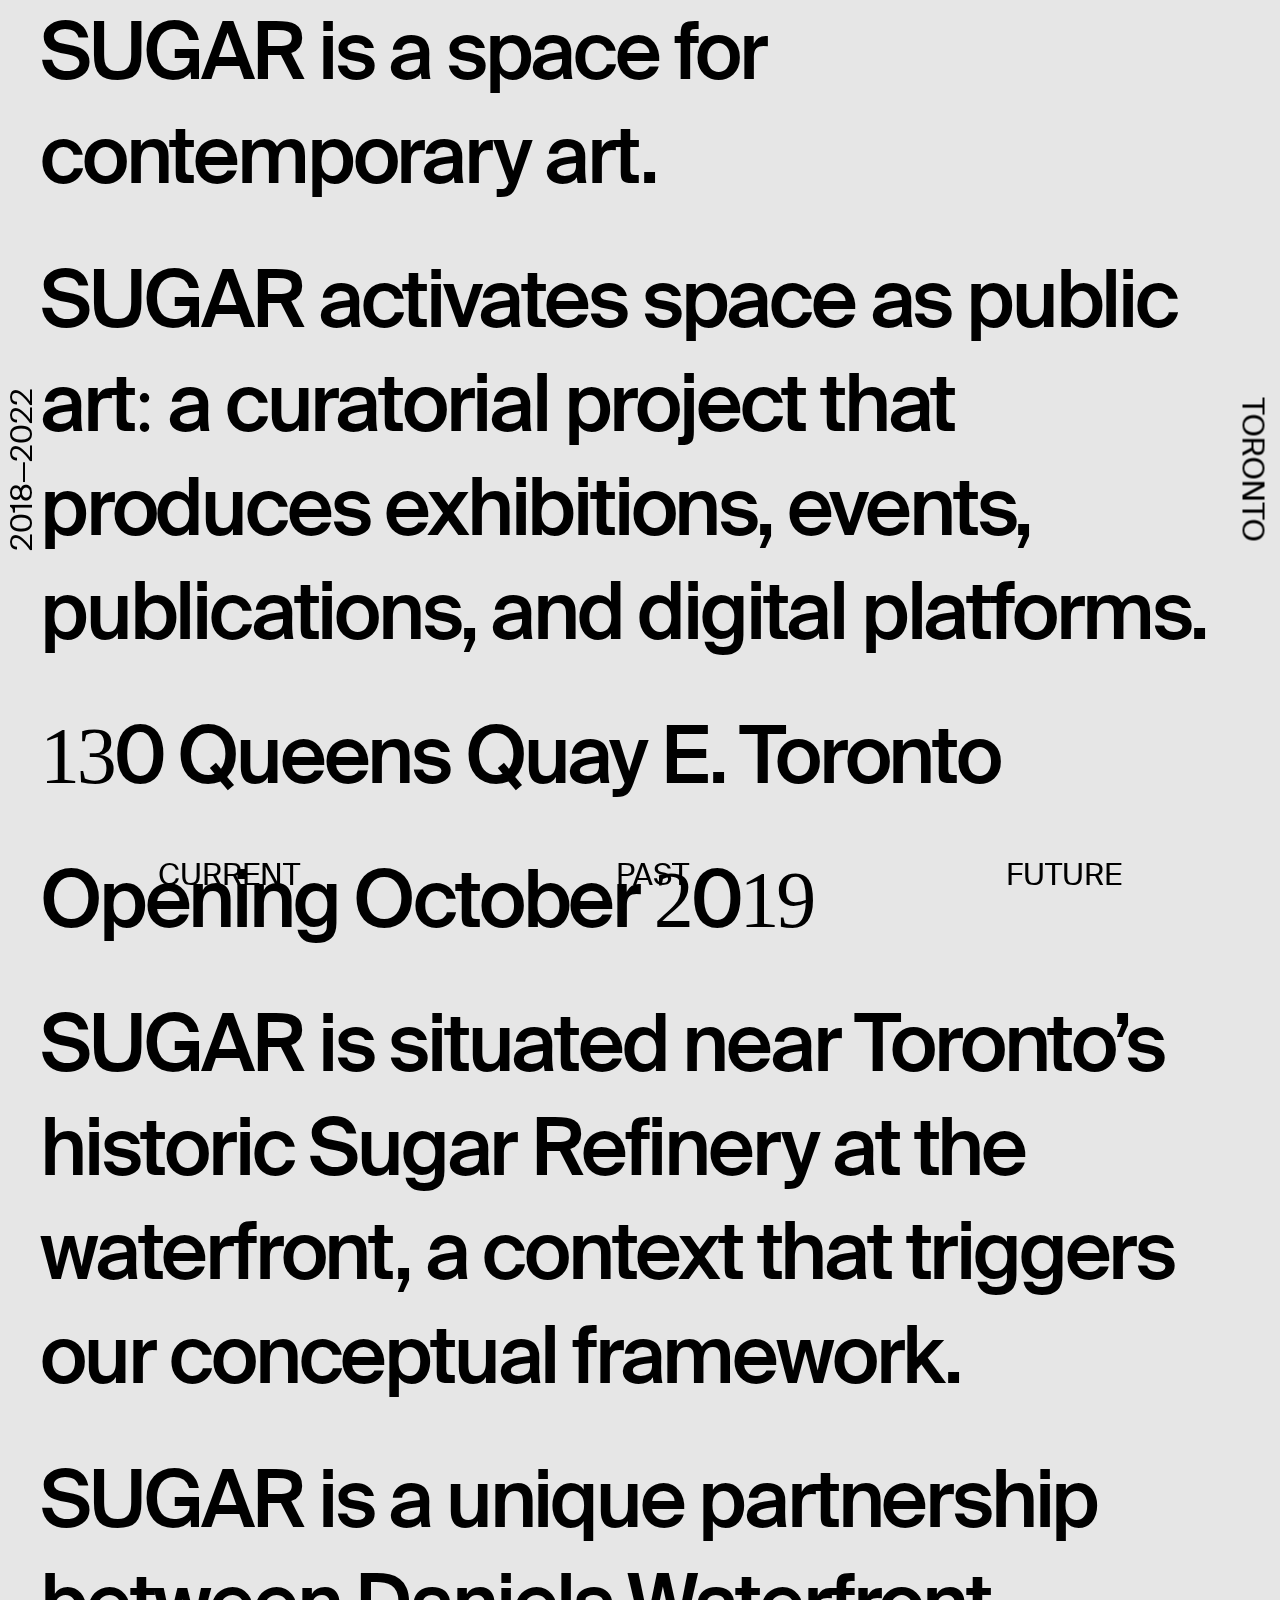
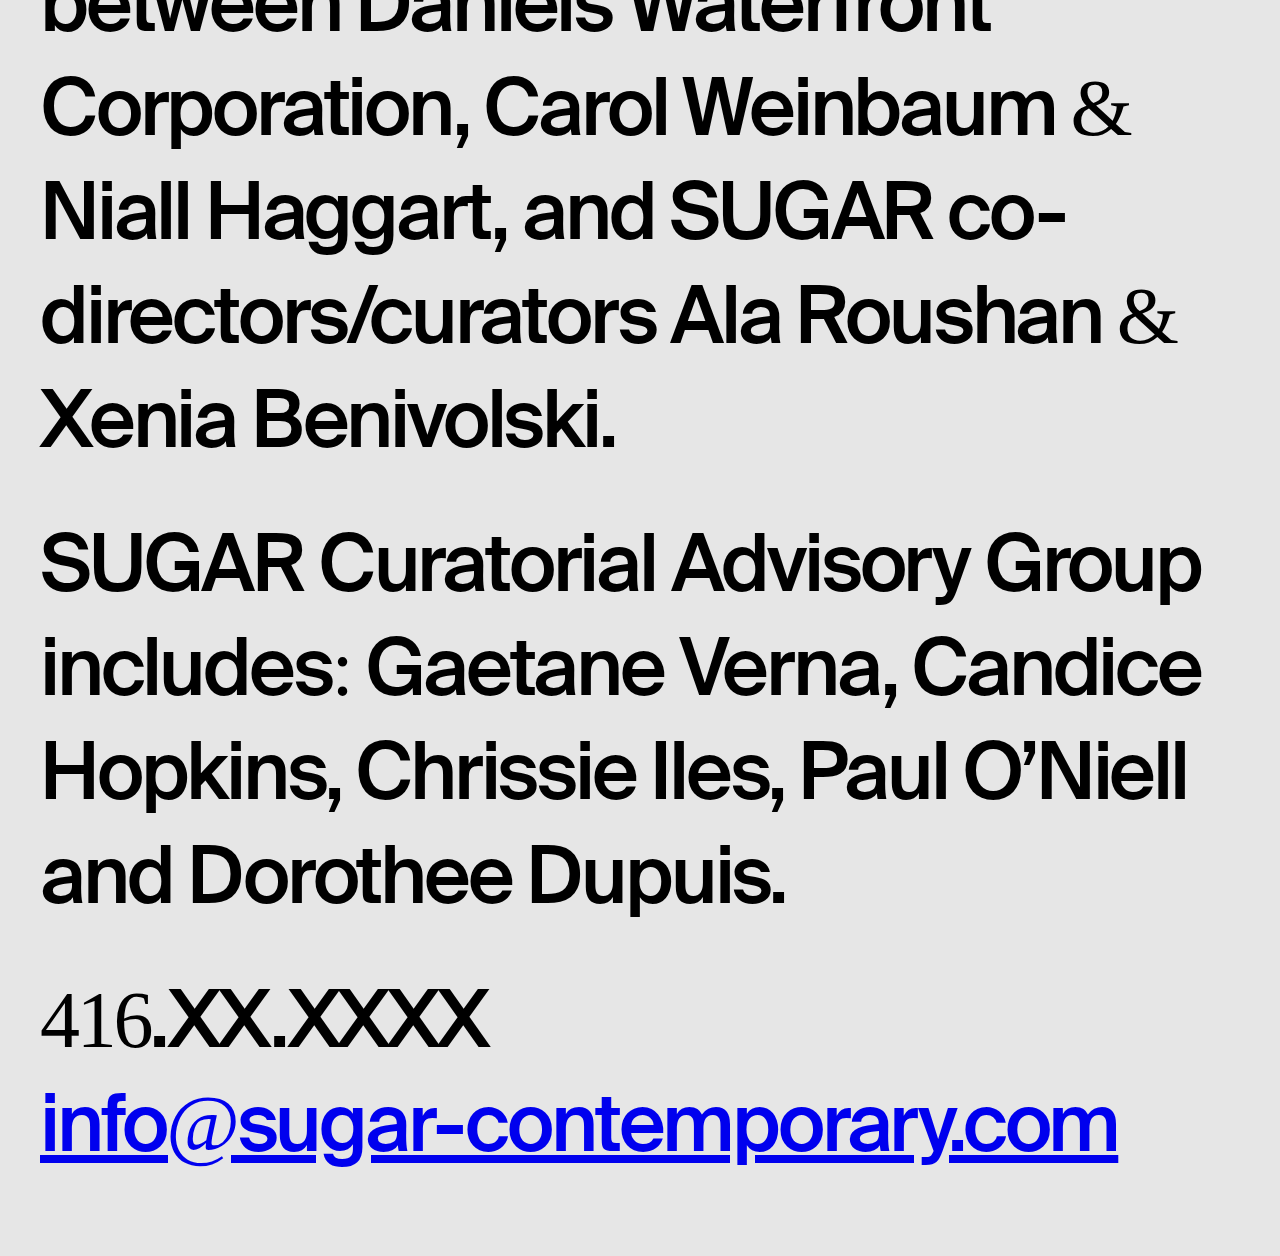
==== index.html @ df7db096 "Site Created." ====
<!doctype html>
<html class="no-js" lang="">
    <head>
        <meta charset="utf-8">
        <meta http-equiv="x-ua-compatible" content="ie=edge">
        <title>HOME | Sugar Contemporary</title>
        <meta name="description" content="">
        <meta name="viewport" content="width=device-width, initial-scale=1">

        <link rel="manifest" href="site.webmanifest">
        
        <link rel="stylesheet" href="css/main.css">
    </head>
    <body>


        

        <div id="main">
        <p>
      SUGAR is a space for contemporary art.
  </p>

  <p>
SUGAR activates space as public art: a curatorial project that produces exhibitions, events, publications, and digital platforms.
</p>

<p>
130 Queens Quay E. Toronto
</p>

<p>
Opening October 2019 
</p>

<p>
SUGAR is situated near Toronto’s historic Sugar Refinery at the waterfront, a context that triggers our conceptual framework. 
</p>

<p>
SUGAR is a unique partnership between Daniels Waterfront Corporation, Carol Weinbaum & Niall Haggart, and SUGAR co-directors/curators Ala Roushan & Xenia Benivolski.
</p>

<p>
SUGAR Curatorial Advisory Group includes: Gaëtane Verna, Candice Hopkins, Chrissie Iles, Paul O’Niell and Dorothée Dupuis. 
</p>

<p>
416.XX.XXXX<br />
<a href="mailto:info@sugar-contemporary.com">info@sugar-contemporary.com</a>
</p>
</div>
        <div class="frame" id="top">SUGAR CONTEMPORARY</div>
        <div class="frame" id="left">2018—2022</div>
        <div class="frame" id="right">TORONTO</div>
        <div class="frame" id="bottom">
            <li><a class="link" data-href="current">CURRENT</a></li><li><a class="link" data-href="past">PAST</a></li><li><a class="link" data-href="future">FUTURE</a></li>
        </div>



         <script src="js/jquery-3.2.1.min.js"></script>

        <script src="js/main.js"></script>

        <!-- Google Analytics: change UA-XXXXX-Y to be your site's ID. -->
        <!-- <script>
            window.ga=function(){ga.q.push(arguments)};ga.q=[];ga.l=+new Date;
            ga('create','UA-XXXXX-Y','auto');ga('send','pageview')
        </script>
        <script src="https://www.google-analytics.com/analytics.js" async defer></script> -->
    </body>
</html>
---- css/main.css ----
@font-face {
    font-family: 'suisse-intl';
    src: url('../fonts/si/SuisseIntl-Regular-WebS.eot');
    src: url('../fonts/si/SuisseIntl-Regular-WebS.eot?#iefix') format('embedded-opentype'),
         url('../fonts/si/SuisseIntl-Regular-WebS.woff2') format('woff2'),
         url('../fonts/si/SuisseIntl-Regular-WebS.woff') format('woff'),
         url('../fonts/si/SuisseIntl-Regular-WebS.ttf') format('truetype'),
         url('../fonts/si/SuisseIntl-Regular-WebS.svg') format('svg');
    font-weight: normal;
    font-style: normal;

}



@font-face {
    font-family: 'suisse-intl';
    src: url('../fonts/si/SuisseIntl-Medium-WebTrial.eot');
    src: url('../fonts/si/SuisseIntl-Medium-WebTrial.eot?#iefix') format('embedded-opentype'),
         url('../fonts/si/SuisseIntl-Medium-WebTrial.woff2') format('woff2'),
         url('../fonts/si/SuisseIntl-Medium-WebTrial.woff') format('woff'),
         url('../fonts/si/SuisseIntl-Medium-WebTrial.ttf') format('truetype'),
         url('../fonts/si/SuisseIntl-Medium-WebTrial.svg') format('svg');
    font-weight: 500;
    font-style: normal;

}


@font-face {
    font-family: 'suisse-intl';
    src: url('../fonts/si/SuisseIntl-Bold-WebS.eot');
    src: url('../fonts/si/SuisseIntl-Bold-WebS.eot?#iefix') format('embedded-opentype'),
         url('../fonts/si/SuisseIntl-Bold-WebS.woff2') format('woff2'),
         url('../fonts/si/SuisseIntl-Bold-WebS.woff') format('woff'),
         url('../fonts/si/SuisseIntl-Bold-WebS.ttf') format('truetype'),
         url('../fonts/si/SuisseIntl-Bold-WebS.svg') format('svg');
    font-weight: 700;
    font-style: normal;

}


@font-face {
    font-family: 'suisse-works';
    src: url('../fonts/sw/SuisseWorks-Book-WebS.eot');
    src: url('../fonts/sw/SuisseWorks-Book-WebS.eot?#iefix') format('embedded-opentype'),
         url('../fonts/sw/SuisseWorks-Book-WebS.woff2') format('woff2'),
         url('../fonts/sw/SuisseWorks-Book-WebS.woff') format('woff'),
         url('../fonts/sw/SuisseWorks-Book-WebS.ttf') format('truetype'),
         url('../fonts/sw/SuisseWorks-Book-WebS.svg') format('svg');
    font-weight: normal;
    font-style: normal;

}


@font-face {
    font-family: 'suisse-works';
    src: url('../fonts/sw/SuisseWorks-Bold-WebS.eot');
    src: url('../fonts/sw/SuisseWorks-Bold-WebS.eot?#iefix') format('embedded-opentype'),
         url('../fonts/sw/SuisseWorks-Bold-WebS.woff2') format('woff2'),
         url('../fonts/sw/SuisseWorks-Bold-WebS.woff') format('woff'),
         url('../fonts/sw/SuisseWorks-Bold-WebS.ttf') format('truetype'),
         url('../fonts/sw/SuisseWorks-Bold-WebS.svg') format('svg');
    font-weight: bold;
    font-style: normal;

}


@font-face {
    font-family: 'suisse-works';
    src: url('../fonts/sw/SuisseWorks-BookItalic-WebS.eot');
    src: url('../fonts/sw/SuisseWorks-BookItalic-WebS.eot?#iefix') format('embedded-opentype'),
         url('../fonts/sw/SuisseWorks-BookItalic-WebS.woff2') format('woff2'),
         url('../fonts/sw/SuisseWorks-BookItalic-WebS.woff') format('woff'),
         url('../fonts/sw/SuisseWorks-BookItalic-WebS.ttf') format('truetype'),
         url('../fonts/sw/SuisseWorks-BookItalic-WebS.svg') format('svg');
    font-weight: normal;
    font-style: italic;

}


        
@font-face {
    font-family: 'suisse-works';
    src: url('../fonts/si/SuisseIntl-Bold-WebS.eot');
    src: url('../fonts/si/SuisseIntl-Bold-WebS.eot?#iefix') format('embedded-opentype'),
         url('../fonts/si/SuisseIntl-Bold-WebS.woff2') format('woff2'),
         url('../fonts/si/SuisseIntl-Bold-WebS.woff') format('woff'),
         url('../fonts/si/SuisseIntl-Bold-WebS.ttf') format('truetype'),
         url('../fonts/si/SuisseIntl-Bold-WebS.svg') format('svg');
    font-weight: bold;
    font-style: normal;

}

body {
    font-family:suisse-intl;
    font-size:30px;
    font-weight:500;
    background:#E6E6E6;
    margin:0;
}

.frame {
    position:fixed;
    font-size:30px;
    font-weight:300;
    text-align:center;
}

#left {
    
    transform: rotate(-90deg) translateY(-2em);
    top: 50%;
    left: 0; 

}

#right {
    transform: rotate(90deg) translateY(-1.5em);
    top: 50%;
    right: 0;    



}


#top {
    display:none;
        top:0;
    height:1.5em;
    width:100vw;
    justify-content: space-around;
    z-index:20;
}

#bottom {
    bottom:0;
    height:1.5em;
    width:100vw;
    display:flex;
    justify-content: space-around;
    z-index:20;
}

#bottom li {
    list-style-type:none;
}

#main {
    /*max-width:70vw;*/
    padding:0 2.5rem 2.5rem 2.5rem;
    font-size:80px;
    letter-spacing:-0.04em;
}

.link {
    cursor:pointer;
}

p {
    margin:0 0 0.5em;
}

#modal {
    width:90vw;
    height:calc(100vh - 10vw);
    top:5vw;
    left:5vw;
    position:fixed;
    background:#E6E6E6;
    box-sizing:border-box;
}

#modal-border {
    width:90vw;
    height:calc(100vh - 10vw);
    top:5vw;
    left:5vw;
    position:fixed;
    border:1px solid #000;
    pointer-events: none;
}

#close {
    font-weight:100;
    font-size:80px;
    position:absolute;
    right:0;
    padding:0 0.25em;
    /*background:red;*/
    cursor:pointer;
}


@media (max-width:1000px) {

    body {
        padding-bottom:3em;
    }

    #main {
        font-size:30px;
        padding:4rem 1rem 1rem 1rem;
        letter-spacing: 0;
    }


    #right, #left {
        position:static;
        transform:rotate(0deg) translateY(0);

    }

     #top {
        display:flex;
        border-bottom:2px solid #000;
        background: #E6E6E6;
    }

    #bottom {
        border-top:2px solid #000;
        background: #E6E6E6;
    }

    #modal-border {
        display:none;
    }

    #modal {
        width:100vw;
        height:calc(100vh - 1.5em);
        top:1.5em;
        left:0;

    }

    
}
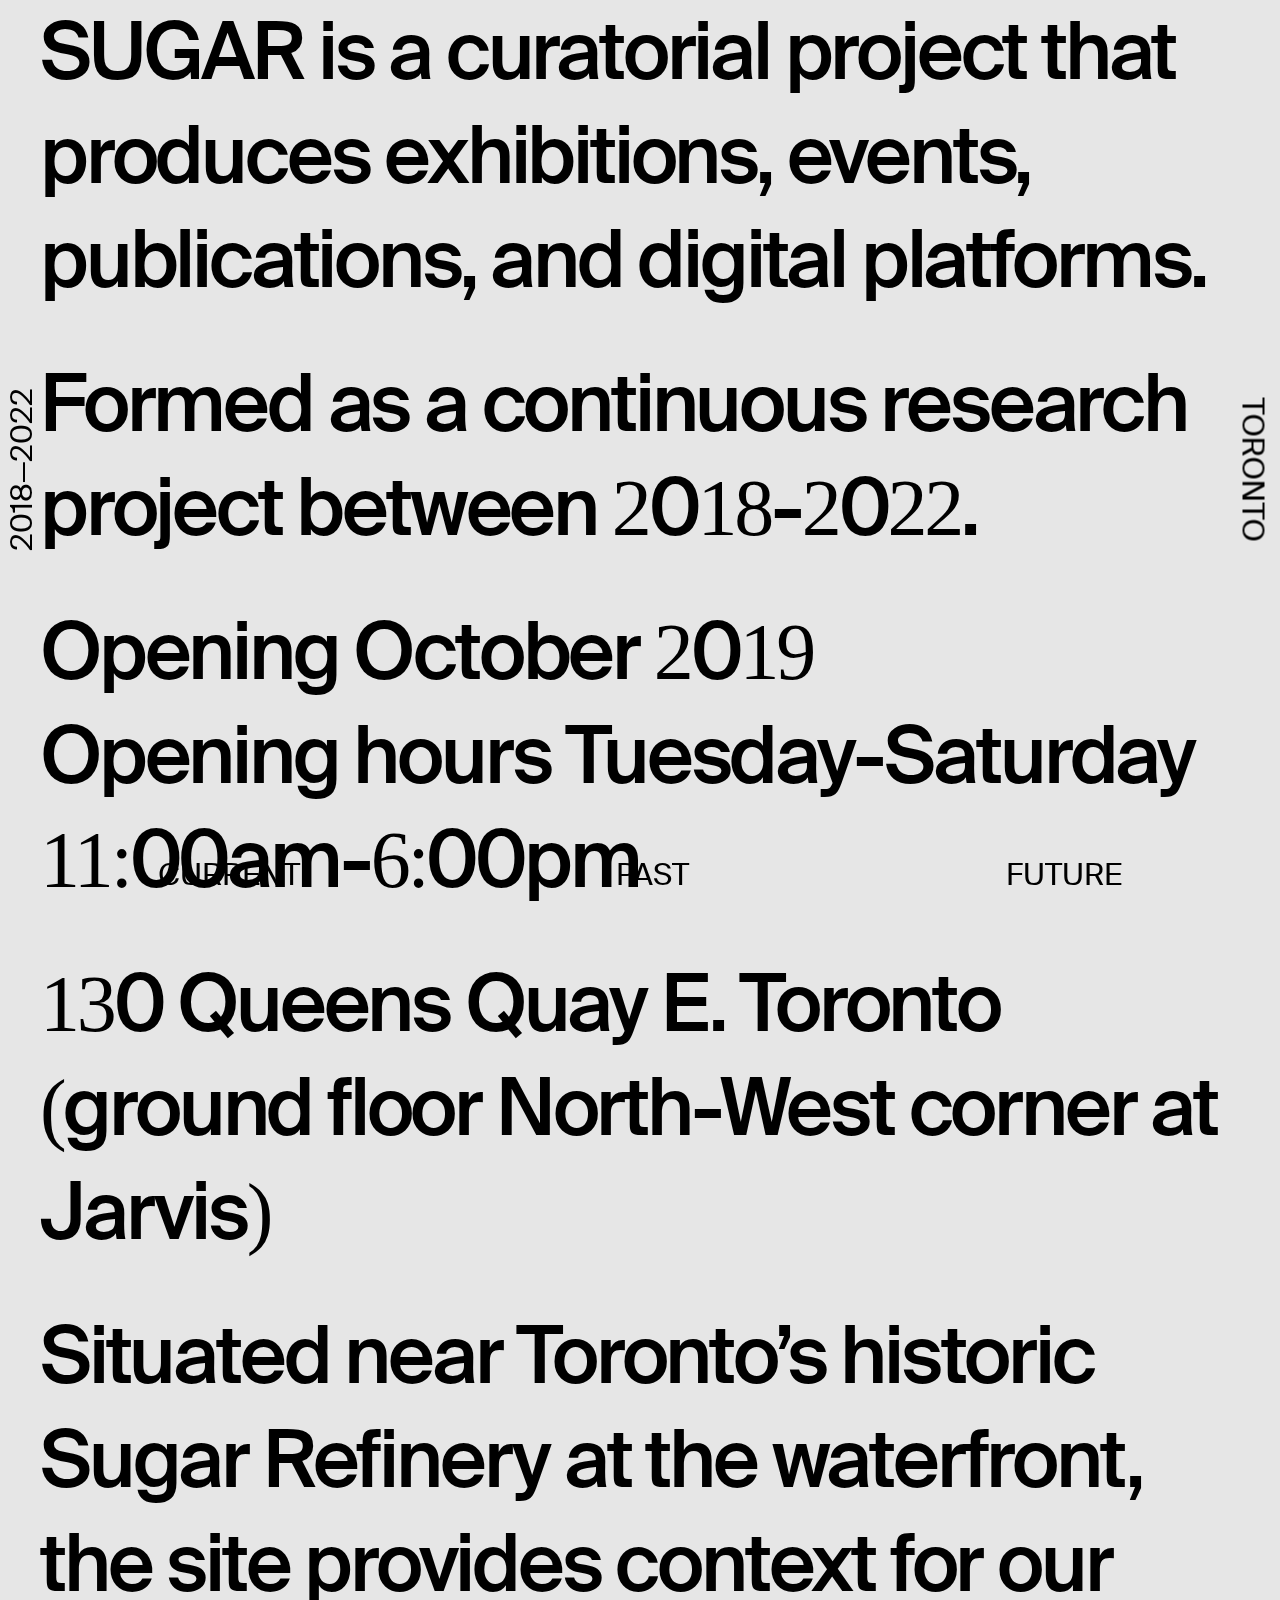
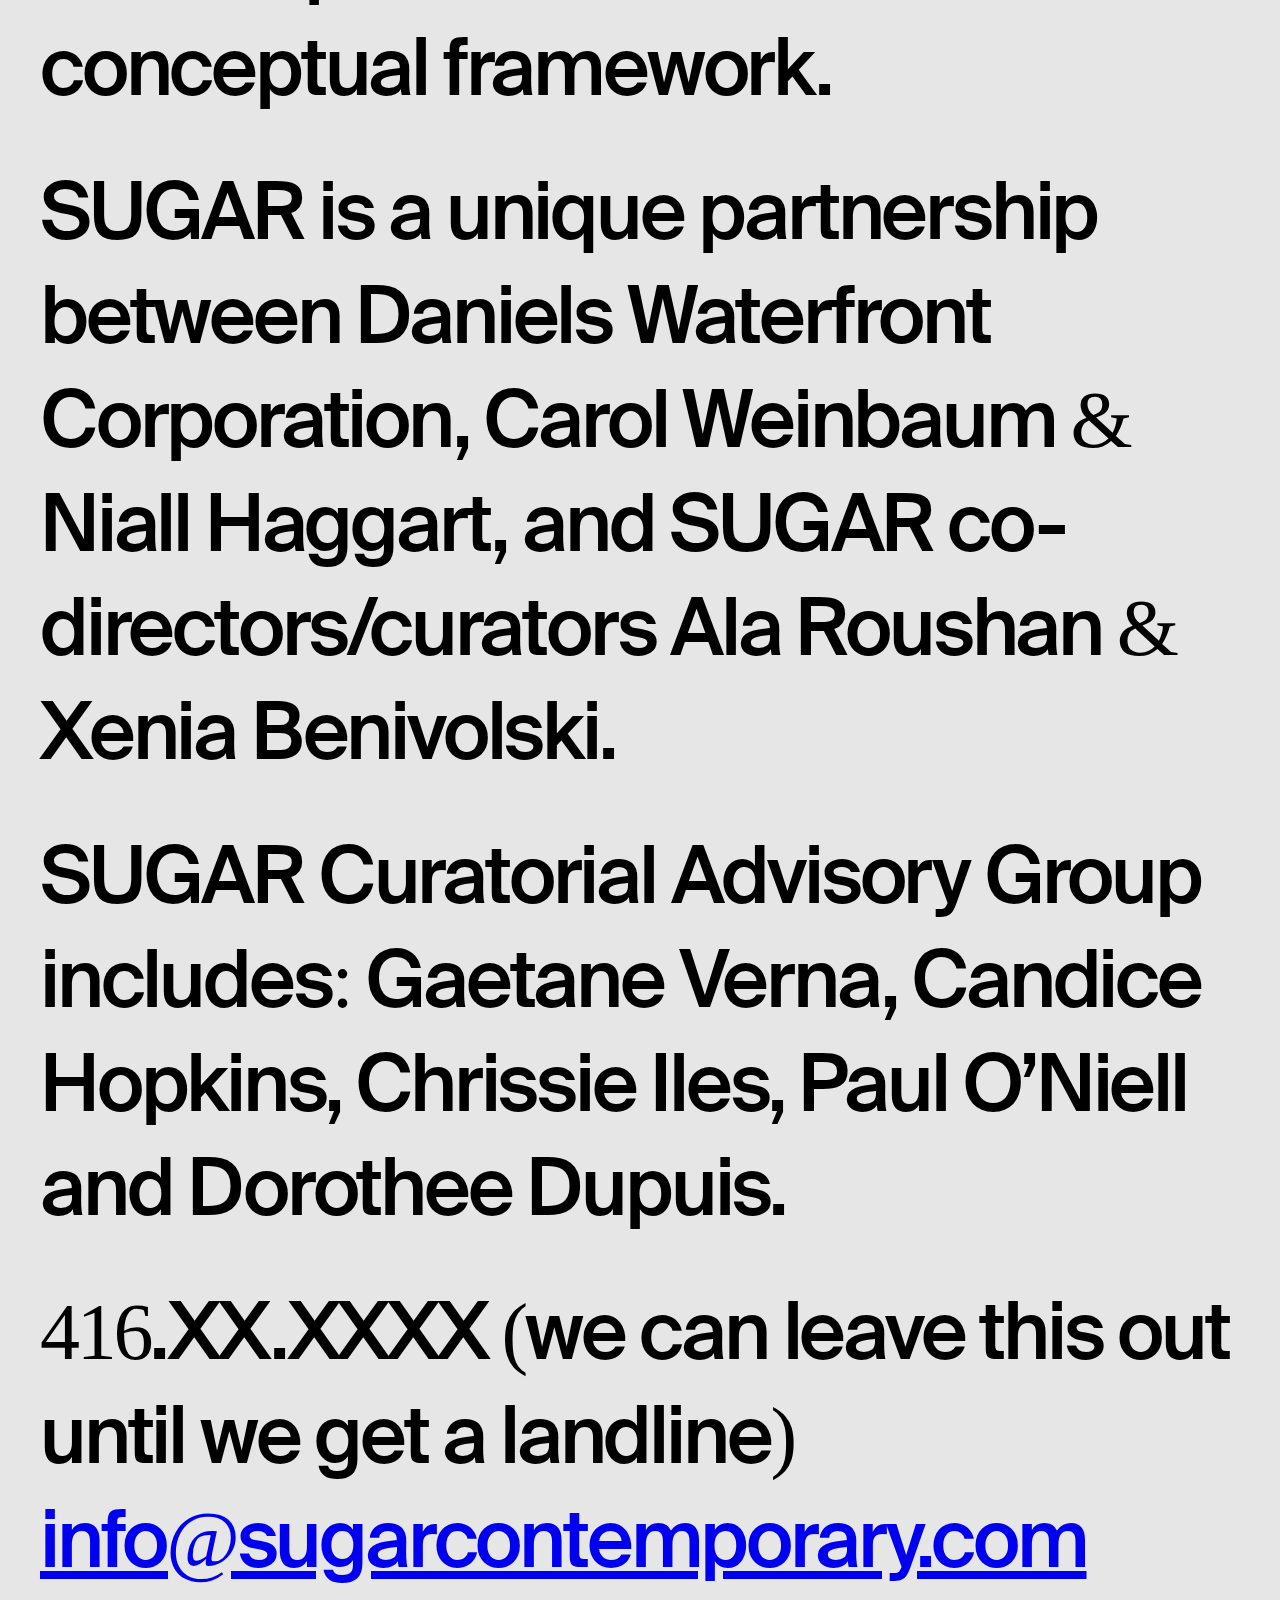
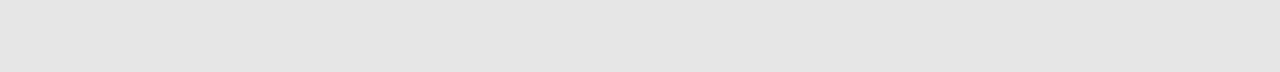
==== commit 41ef7994: "additions" ====
--- a/index.html
+++ b/index.html
@@ -17,37 +17,32 @@
         
 
         <div id="main">
-        <p>
-      SUGAR is a space for contemporary art.
-  </p>
-
-  <p>
-SUGAR activates space as public art: a curatorial project that produces exhibitions, events, publications, and digital platforms.
+            <p>
+     SUGAR is a curatorial project that produces exhibitions, events, publications, and digital platforms. 
 </p>
-
 <p>
-130 Queens Quay E. Toronto
+Formed as a continuous research project between 2018-2022. 
 </p>
-
 <p>
-Opening October 2019 
+Opening October 2019 <br />
+Opening hours Tuesday-Saturday 11:00am-6:00pm 
 </p>
-
 <p>
-SUGAR is situated near Toronto’s historic Sugar Refinery at the waterfront, a context that triggers our conceptual framework. 
+130 Queens Quay E. Toronto (ground floor North-West corner at Jarvis) 
 </p>
-
+<p>
+Situated near Toronto’s historic Sugar Refinery at the waterfront, the site provides context for our conceptual framework. 
+</p>
 <p>
 SUGAR is a unique partnership between Daniels Waterfront Corporation, Carol Weinbaum & Niall Haggart, and SUGAR co-directors/curators Ala Roushan & Xenia Benivolski.
 </p>
-
 <p>
 SUGAR Curatorial Advisory Group includes: Gaëtane Verna, Candice Hopkins, Chrissie Iles, Paul O’Niell and Dorothée Dupuis. 
 </p>
+<p>
+416.XX.XXXX (we can leave this out until we get a landline)<br />
 
-<p>
-416.XX.XXXX<br />
-<a href="mailto:info@sugar-contemporary.com">info@sugar-contemporary.com</a>
+<a href="mailto:info@sugarcontemporary.com">info@sugarcontemporary.com</a>
 </p>
 </div>
         <div class="frame" id="top">SUGAR CONTEMPORARY</div>
--- a/css/main.css
+++ b/css/main.css
@@ -99,6 +99,11 @@
 
 }
 
+
+.link:hover {
+    color:#FFF;
+}
+
 body {
     font-family:suisse-intl;
     font-size:30px;
@@ -150,8 +155,19 @@
     z-index:20;
 }
 
+.cPointer {
+    cursor:none;
+}
+
 #bottom li {
     list-style-type:none;
+}
+
+
+#pointer {
+    position:fixed;
+    top:50px; left:50px;
+    pointer-events: none;
 }
 
 #main {
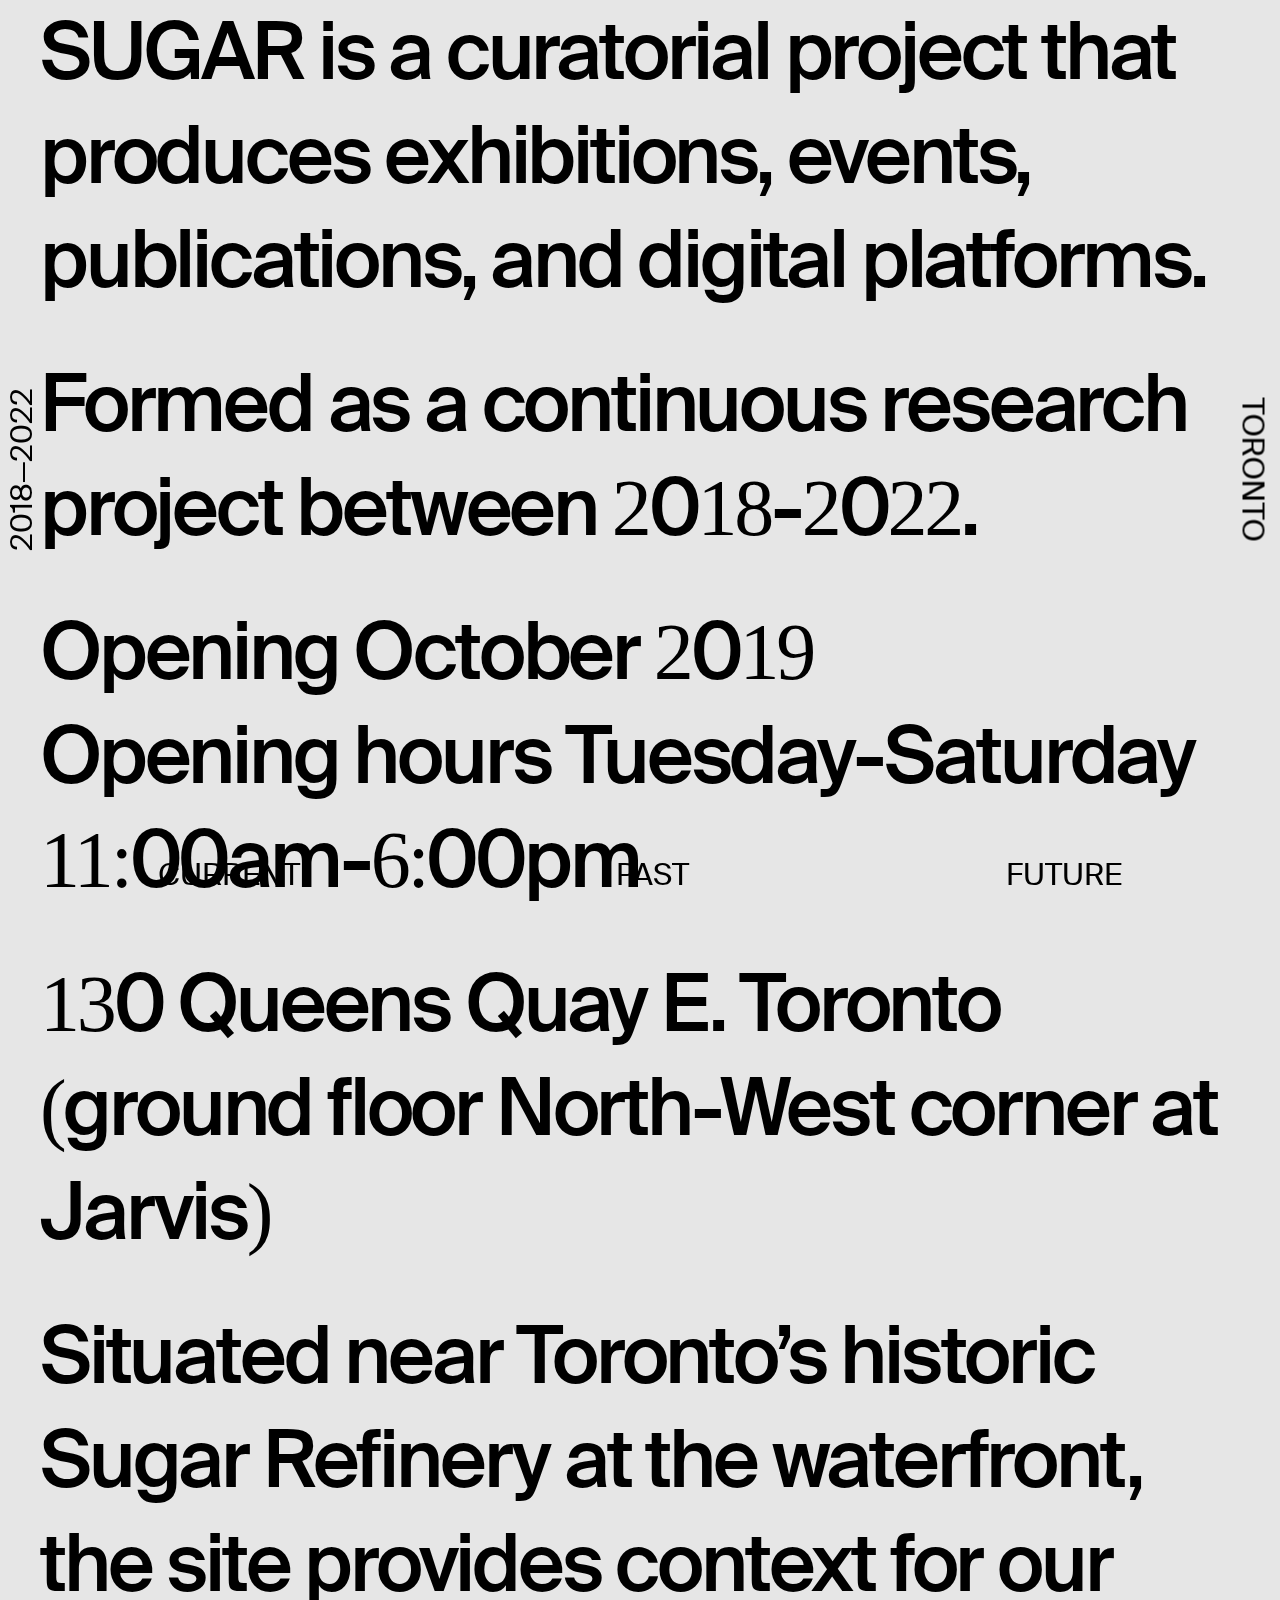
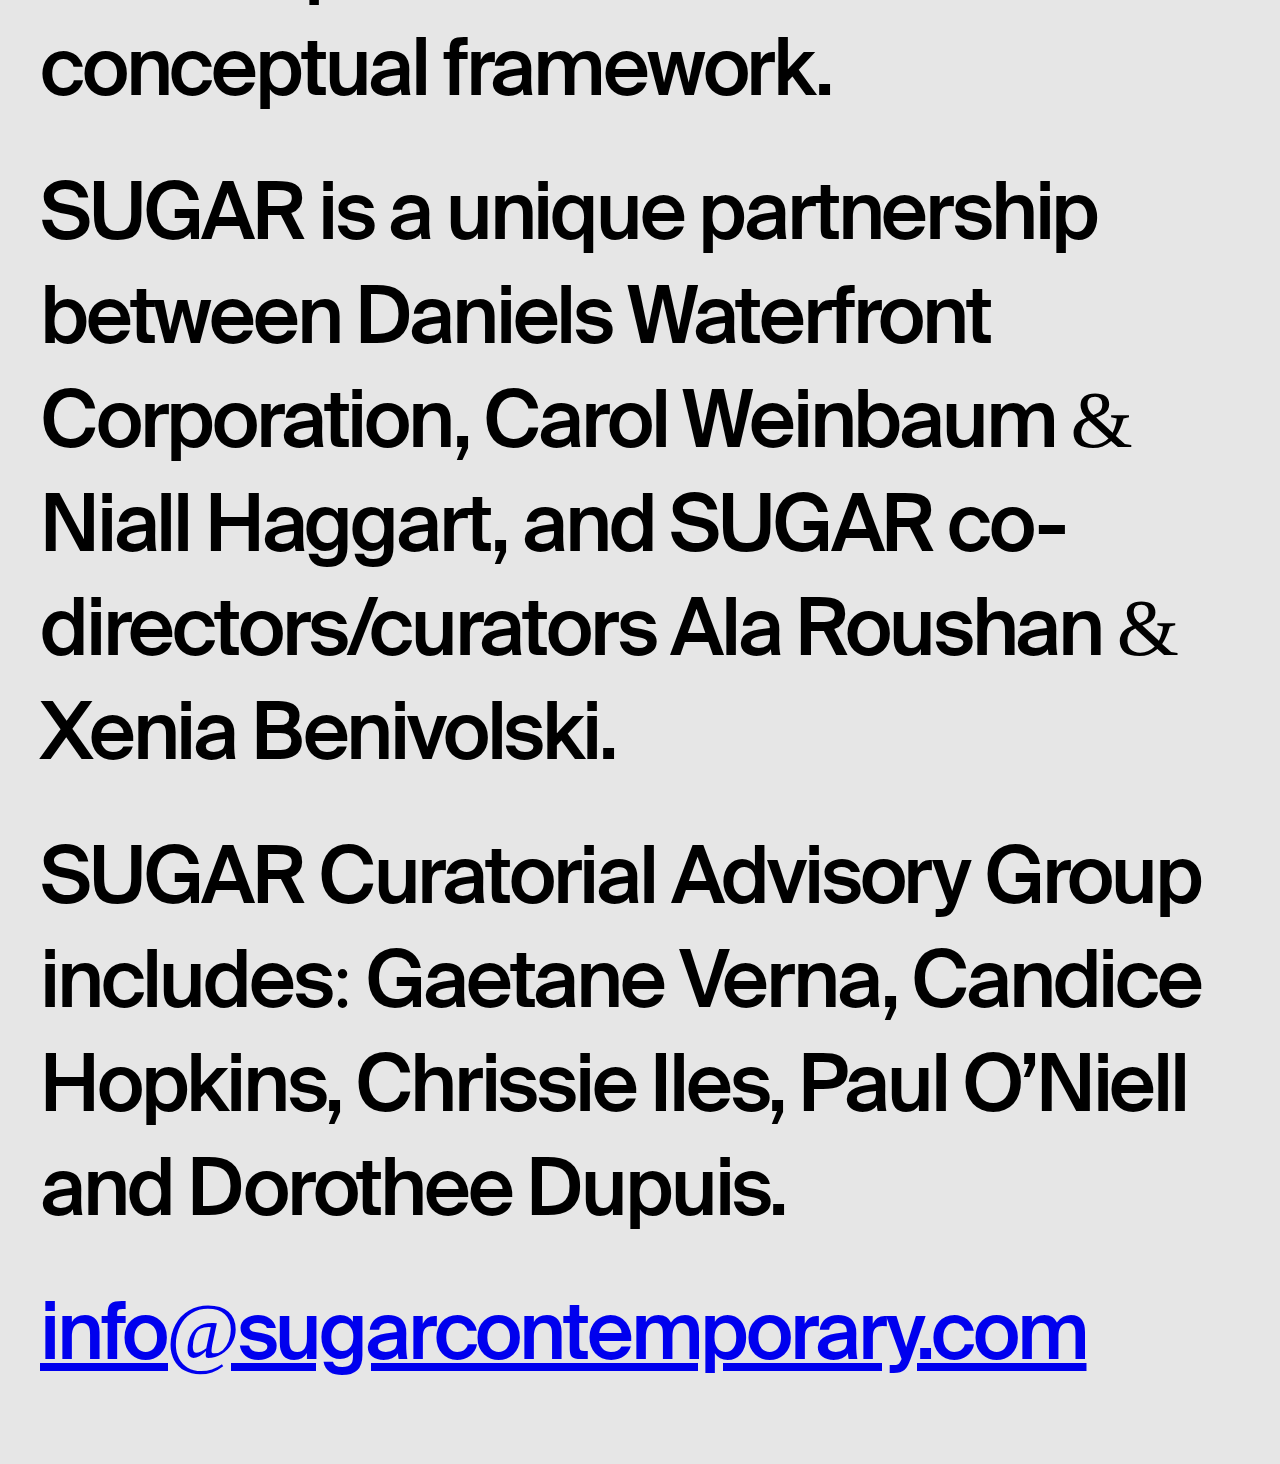
==== commit 9f55393e: "Update index.html" ====
--- a/index.html
+++ b/index.html
@@ -40,8 +40,6 @@
 SUGAR Curatorial Advisory Group includes: Gaëtane Verna, Candice Hopkins, Chrissie Iles, Paul O’Niell and Dorothée Dupuis. 
 </p>
 <p>
-416.XX.XXXX (we can leave this out until we get a landline)<br />
-
 <a href="mailto:info@sugarcontemporary.com">info@sugarcontemporary.com</a>
 </p>
 </div>
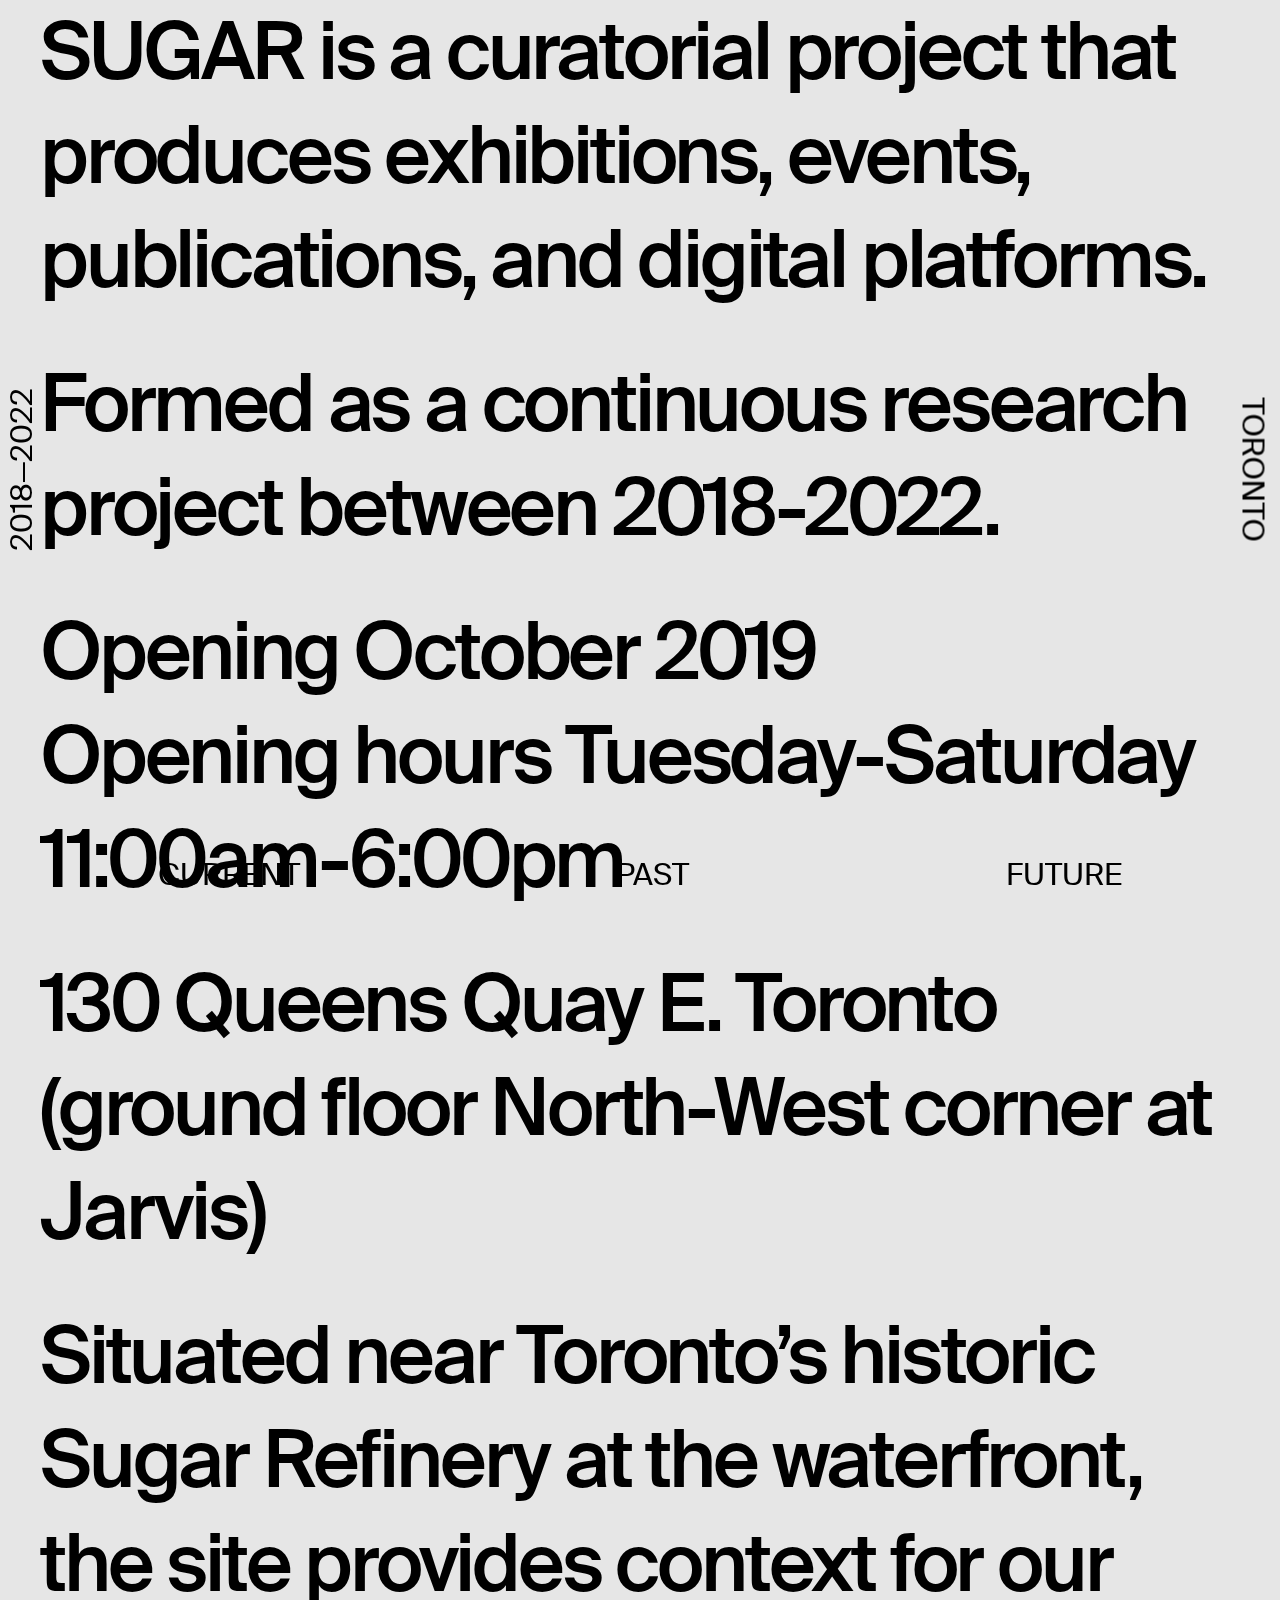
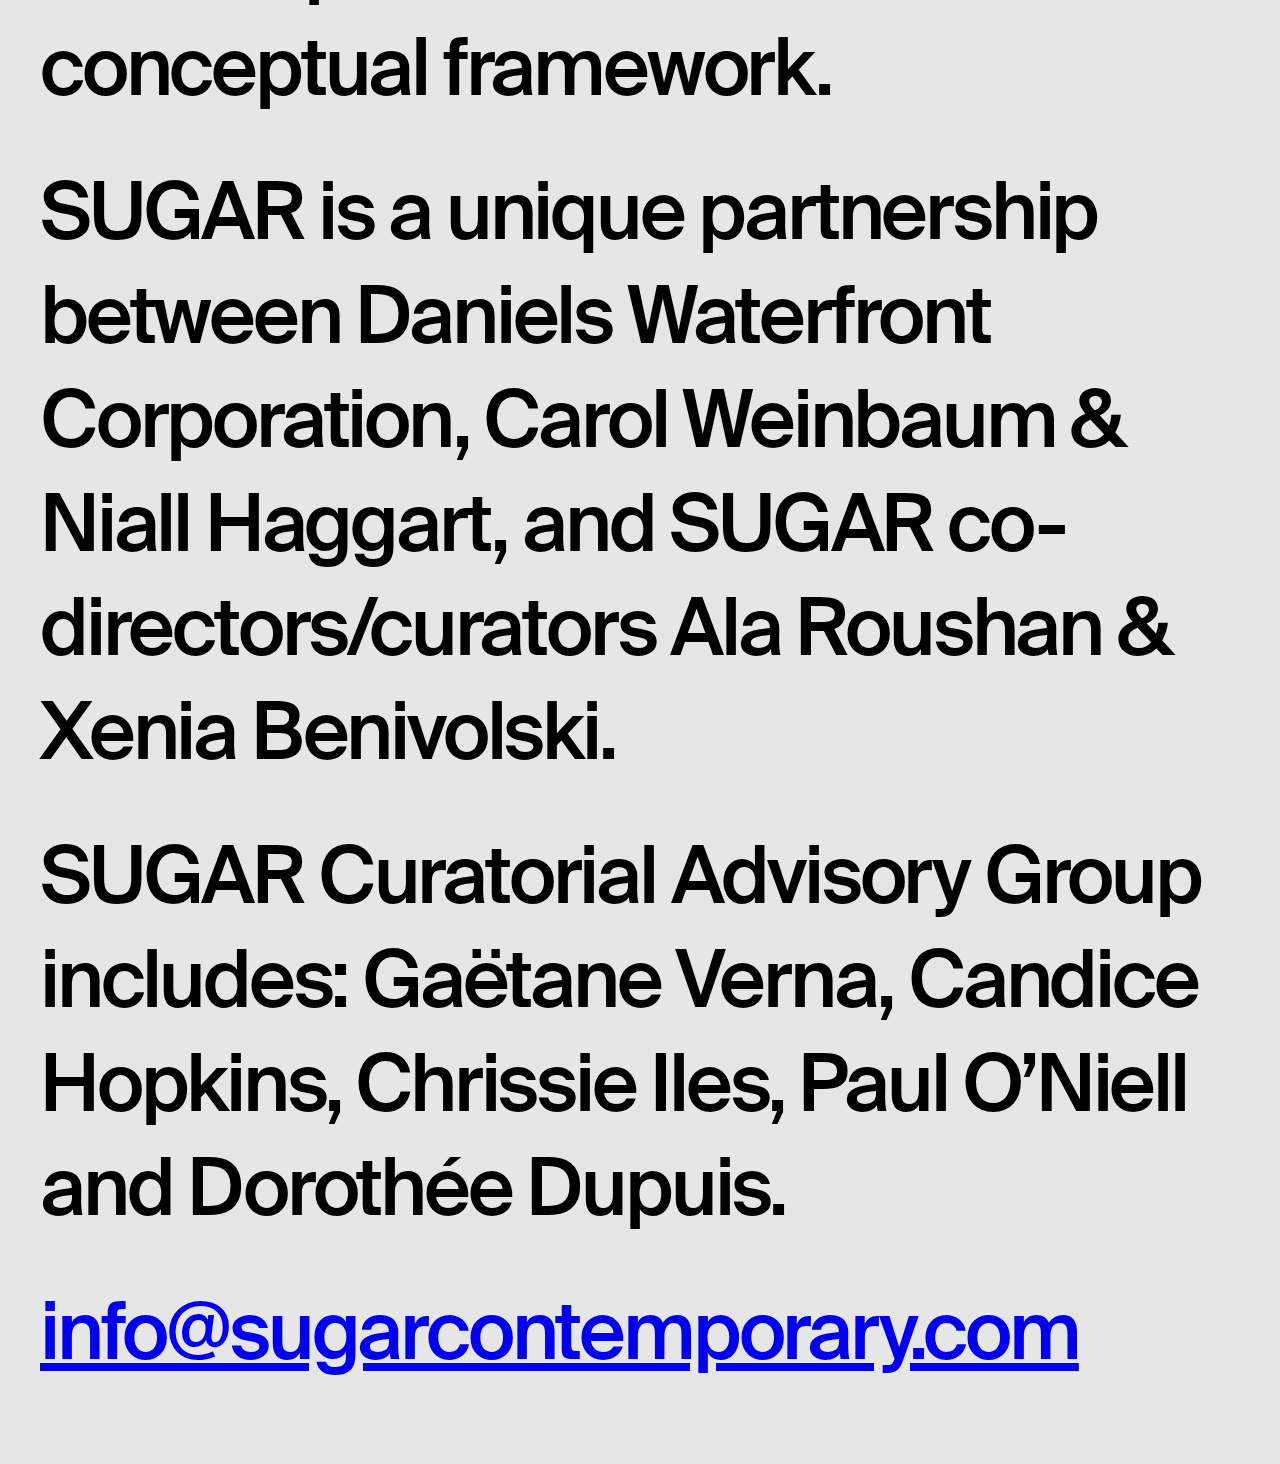
==== commit 07b8ef9a: "hooked into CMS" ====
--- a/index.html
+++ b/index.html
@@ -7,7 +7,7 @@
         <meta name="description" content="">
         <meta name="viewport" content="width=device-width, initial-scale=1">
 
-        <link rel="manifest" href="site.webmanifest">
+        <!-- <link rel="manifest" href="site.webmanifest"> -->
         
         <link rel="stylesheet" href="css/main.css">
     </head>
--- a/css/main.css
+++ b/css/main.css
@@ -17,12 +17,12 @@
 
 @font-face {
     font-family: 'suisse-intl';
-    src: url('../fonts/si/SuisseIntl-Medium-WebTrial.eot');
-    src: url('../fonts/si/SuisseIntl-Medium-WebTrial.eot?#iefix') format('embedded-opentype'),
-         url('../fonts/si/SuisseIntl-Medium-WebTrial.woff2') format('woff2'),
-         url('../fonts/si/SuisseIntl-Medium-WebTrial.woff') format('woff'),
-         url('../fonts/si/SuisseIntl-Medium-WebTrial.ttf') format('truetype'),
-         url('../fonts/si/SuisseIntl-Medium-WebTrial.svg') format('svg');
+    src: url('../fonts/si/SuisseIntl-Medium-WebM.eot');
+    src: url('../fonts/si/SuisseIntl-Medium-WebM.eot?#iefix') format('embedded-opentype'),
+         url('../fonts/si/SuisseIntl-Medium-WebM.woff2') format('woff2'),
+         url('../fonts/si/SuisseIntl-Medium-WebM.woff') format('woff'),
+         url('../fonts/si/SuisseIntl-Medium-WebM.ttf') format('truetype'),
+         url('../fonts/si/SuisseIntl-Medium-WebM.svg') format('svg');
     font-weight: 500;
     font-style: normal;
 
@@ -193,6 +193,9 @@
     position:fixed;
     background:#E6E6E6;
     box-sizing:border-box;
+    overflow-y: scroll;
+    box-sizing:border-box;
+    padding:0 1em 1em;
 }
 
 #modal-border {
@@ -201,20 +204,33 @@
     top:5vw;
     left:5vw;
     position:fixed;
-    border:1px solid #000;
+    border:2px solid #000;
     pointer-events: none;
+}
+
+.inline-image {
+        width: 50%;
+    max-width: 100%;
+    height: auto;
+    /*float: left;*/
+    margin-right: 1em;
 }
 
 #close {
     font-weight:100;
     font-size:80px;
-    position:absolute;
-    right:0;
+    position:fixed;
+    right:5vw;
+    top:5vw;
     padding:0 0.25em;
     /*background:red;*/
     cursor:pointer;
 }
 
+#close:hover {
+    color:white;
+}
+
 
 @media (max-width:1000px) {
 
@@ -223,7 +239,7 @@
     }
 
     #main {
-        font-size:30px;
+        font-size:21px;
         padding:4rem 1rem 1rem 1rem;
         letter-spacing: 0;
     }
@@ -258,5 +274,9 @@
 
     }
 
+    .inline-image {
+        width: 100%;
+}
+
     
 }
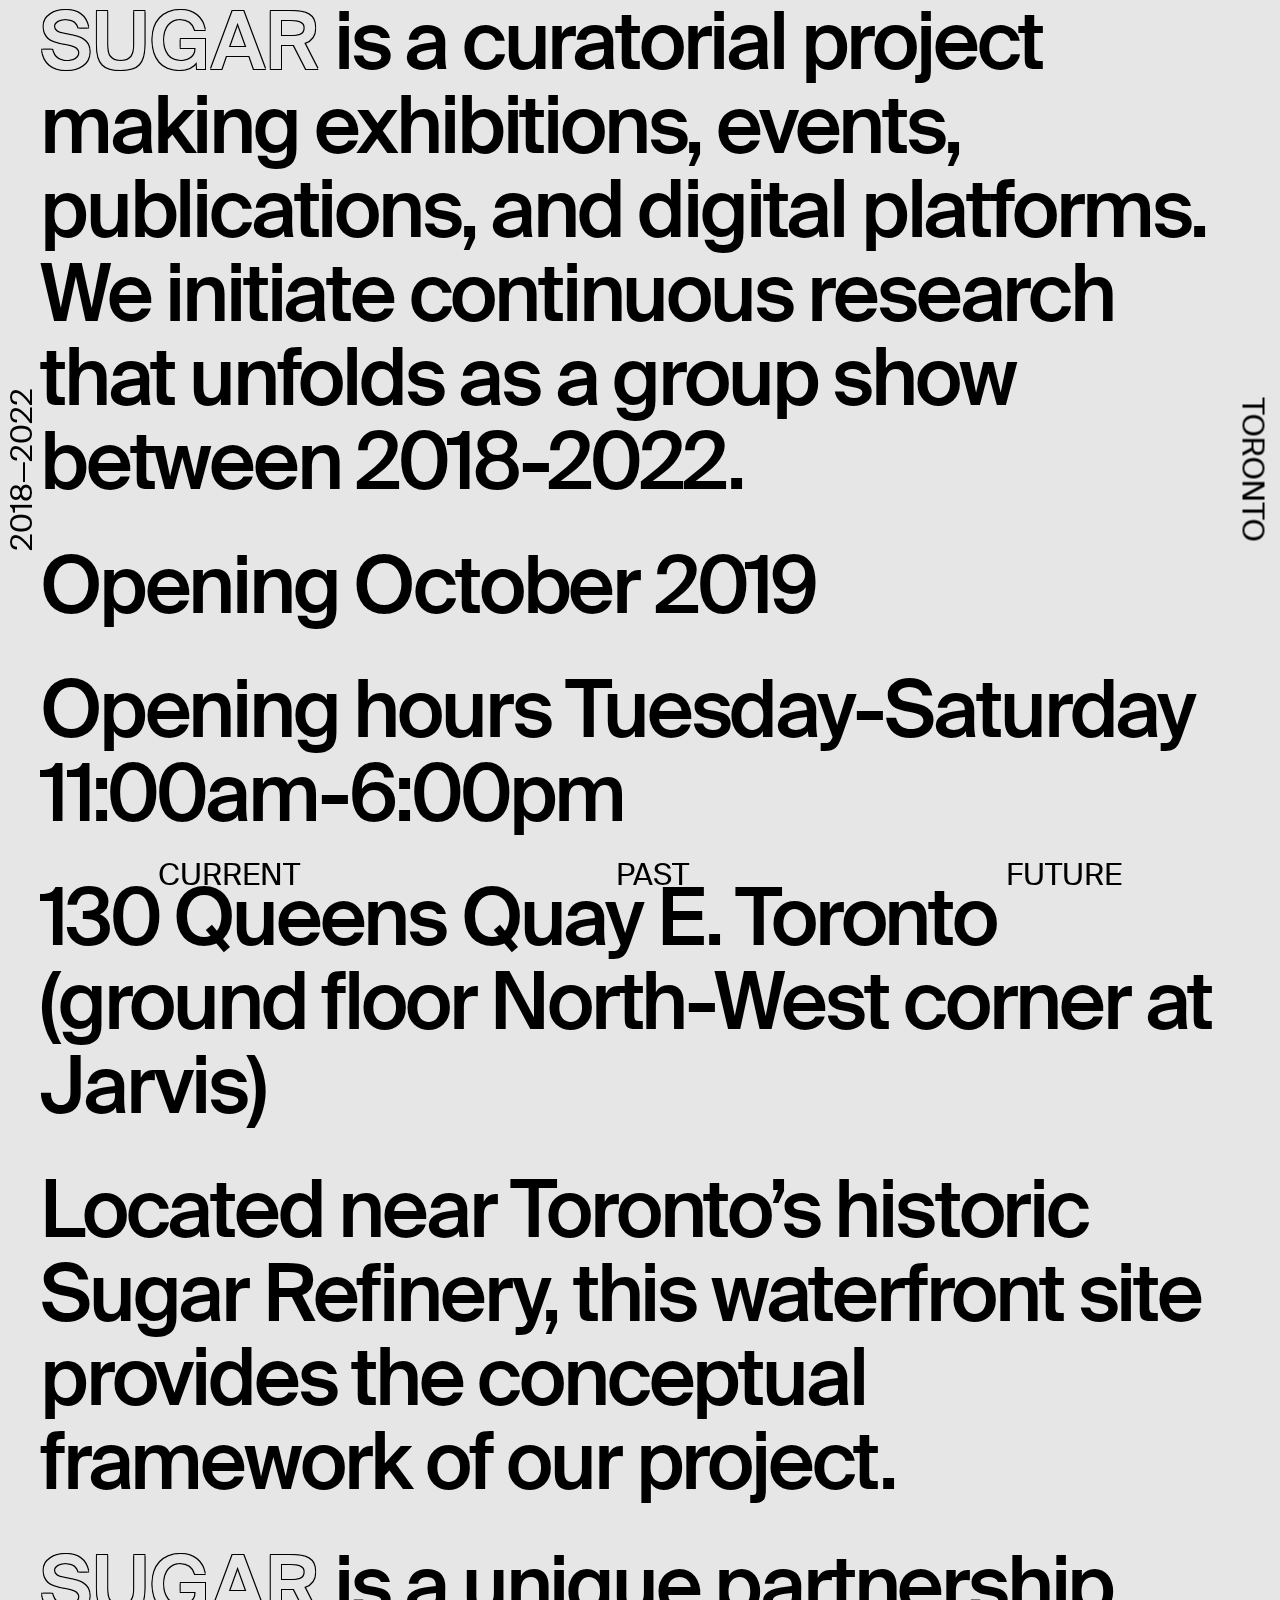
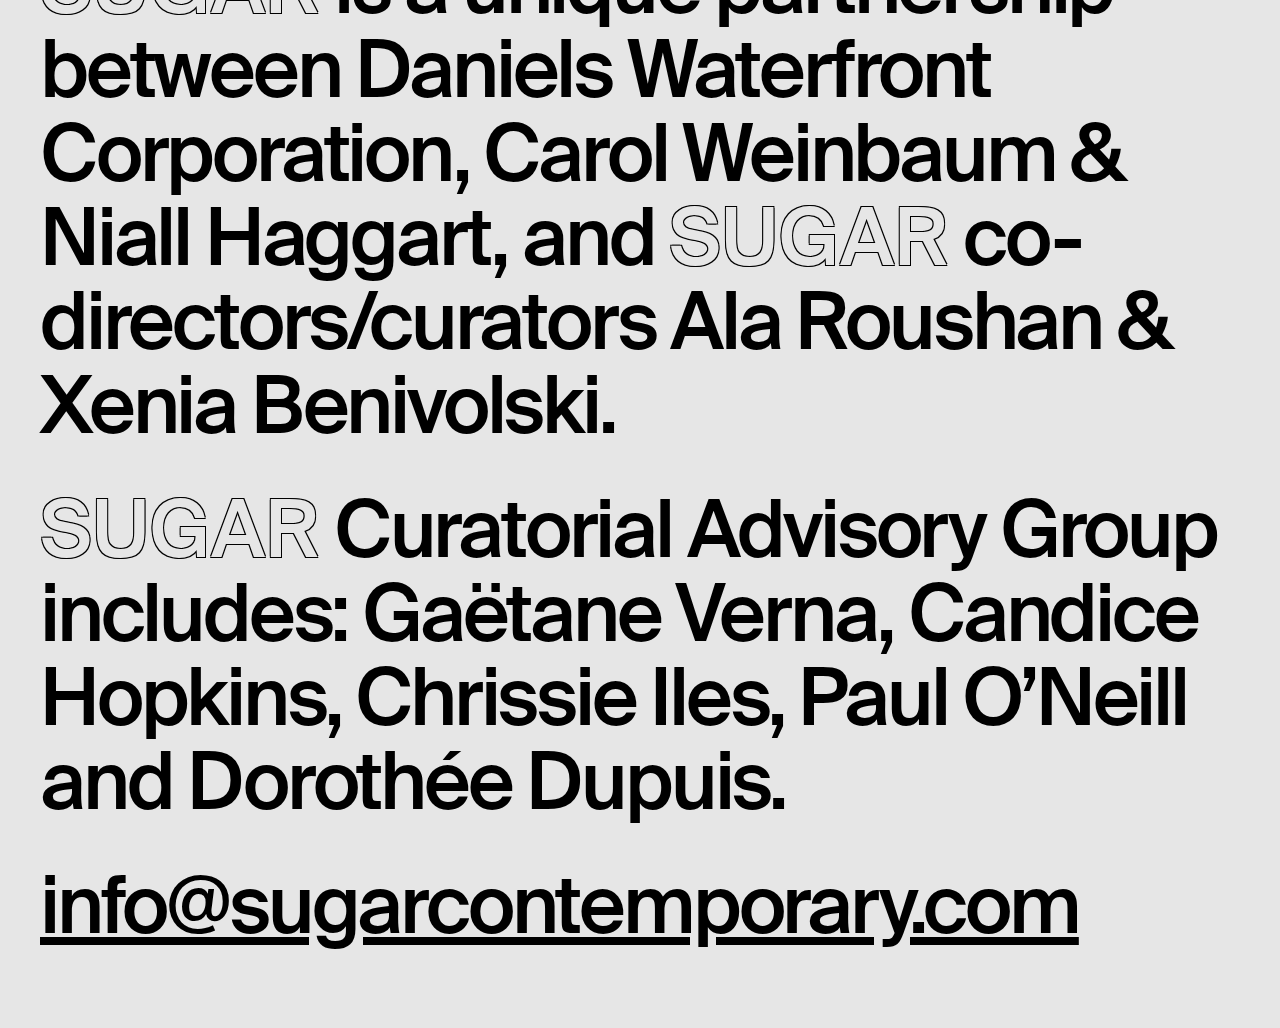
==== commit 670ea2e1: "lots of edits." ====
--- a/index.html
+++ b/index.html
@@ -18,26 +18,28 @@
 
         <div id="main">
             <p>
-     SUGAR is a curatorial project that produces exhibitions, events, publications, and digital platforms. 
+
+                 
+     <span class="emphasis">SUGAR</span> is a curatorial project making exhibitions, events, publications, and digital platforms. <span class="cPointer" data-pointer="/V2/img/Sugar-11.jpg">We initiate continuous research that unfolds as a group show between 2018-2022.</span>
 </p>
 <p>
-Formed as a continuous research project between 2018-2022. 
+<span class="cPointer" data-pointer="/V2/img/pickle.png">Opening October 2019</span>
 </p>
+
 <p>
-Opening October 2019 <br />
 Opening hours Tuesday-Saturday 11:00am-6:00pm 
 </p>
 <p>
-130 Queens Quay E. Toronto (ground floor North-West corner at Jarvis) 
+130 Queens Quay E. Toronto<Br />(ground floor North-West corner at Jarvis) 
 </p>
 <p>
-Situated near Toronto’s historic Sugar Refinery at the waterfront, the site provides context for our conceptual framework. 
+Located near Toronto’s historic Sugar Refinery, this waterfront site provides the conceptual framework of our project. 
 </p>
 <p>
-SUGAR is a unique partnership between Daniels Waterfront Corporation, Carol Weinbaum & Niall Haggart, and SUGAR co-directors/curators Ala Roushan & Xenia Benivolski.
+<span class="cPointer" data-pointer="/V2/img/anna-zett2.jpg"><span class="emphasis">SUGAR</span> is a unique partnership between Daniels Waterfront Corporation, Carol Weinbaum & Niall Haggart, and <span class="emphasis">SUGAR</span> co-directors/curators Ala Roushan & Xenia Benivolski.</span>
 </p>
 <p>
-SUGAR Curatorial Advisory Group includes: Gaëtane Verna, Candice Hopkins, Chrissie Iles, Paul O’Niell and Dorothée Dupuis. 
+<span class="emphasis">SUGAR</span> Curatorial Advisory Group includes: Gaëtane Verna, Candice Hopkins, Chrissie Iles, Paul O’Neill and Dorothée Dupuis. 
 </p>
 <p>
 <a href="mailto:info@sugarcontemporary.com">info@sugarcontemporary.com</a>
--- a/css/main.css
+++ b/css/main.css
@@ -1,4 +1,6 @@
-
+:root {
+  --main-bg-color: #E6E6E6;
+}
 
 @font-face {
     font-family: 'suisse-intl';
@@ -100,6 +102,36 @@
 }
 
 
+@font-face {
+    font-family: 'mg';
+    src: url('../fonts/MonumentGroteskTrial-Medium.woff');
+    font-style: normal;
+
+}
+
+
+@font-face {
+    font-family: 'mg';
+    src: url('../fonts/MonumentGroteskTrial-MediumItalic.woff');
+    font-style: italic;
+
+}
+
+
+MonumentGroteskTrial-MediumItalic.woff
+
+::selection {
+  background: #000; /* WebKit/Blink Browsers */
+  color: var(--main-bg-color);
+}
+::-moz-selection {
+  background: #000; /* Gecko Browsers */
+  color: var(--main-bg-color);
+}
+
+a:link, a:visited { text-decoration:underline; color:#000; }
+a:hover {text-decoration:none;}
+
 .link:hover {
     color:#FFF;
 }
@@ -108,7 +140,7 @@
     font-family:suisse-intl;
     font-size:30px;
     font-weight:500;
-    background:#E6E6E6;
+    background:var(--main-bg-color);
     margin:0;
 }
 
@@ -157,6 +189,7 @@
 
 .cPointer {
     cursor:none;
+
 }
 
 #bottom li {
@@ -168,14 +201,32 @@
     position:fixed;
     top:50px; left:50px;
     pointer-events: none;
-}
+    z-index:0;
+}
+
+
+.emphasis {
+    letter-spacing: 0;
+    color: var(--main-bg-color);
+    text-shadow: -1px -1px 0 #000, 1px -1px 0 #000, -1px 1px 0 #000, 1px 1px 0 #000;
+}
+
+.modal-content .emphasis {
+    letter-spacing:0.06em;
+}
+
 
 #main {
     /*max-width:70vw;*/
     padding:0 2.5rem 2.5rem 2.5rem;
     font-size:80px;
     letter-spacing:-0.04em;
-}
+    line-height:84px;
+    position:relative;
+    z-index:1;
+}
+
+
 
 .link {
     cursor:pointer;
@@ -191,27 +242,35 @@
     top:5vw;
     left:5vw;
     position:fixed;
-    background:#E6E6E6;
+    background:var(--main-bg-color);
     box-sizing:border-box;
     overflow-y: scroll;
     box-sizing:border-box;
     padding:0 1em 1em;
-}
-
-#modal-border {
+    border:2px solid #000;
+    z-index:3;
+}
+
+/*#modal-border {
     width:90vw;
     height:calc(100vh - 10vw);
     top:5vw;
     left:5vw;
     position:fixed;
-    border:2px solid #000;
+    
     pointer-events: none;
+}*/
+
+.modal-content{
+    max-width:50%;
+
 }
 
 .inline-image {
-        width: 50%;
+    width: 100%;
     max-width: 100%;
     height: auto;
+    display:inline-block;
     /*float: left;*/
     margin-right: 1em;
 }
@@ -240,6 +299,7 @@
 
     #main {
         font-size:21px;
+        line-height:24px;
         padding:4rem 1rem 1rem 1rem;
         letter-spacing: 0;
     }
@@ -254,12 +314,12 @@
      #top {
         display:flex;
         border-bottom:2px solid #000;
-        background: #E6E6E6;
+        background: var(--main-bg-color);
     }
 
     #bottom {
         border-top:2px solid #000;
-        background: #E6E6E6;
+        background: var(--main-bg-color);
     }
 
     #modal-border {
@@ -271,7 +331,16 @@
         height:calc(100vh - 1.5em);
         top:1.5em;
         left:0;
-
+        border:none;
+        padding:0 0.5em 0.5em;
+
+    }
+
+    .modal-content{
+        font-size:21px;
+        line-height:24px;
+        width:100%;
+        max-width:100%;
     }
 
     .inline-image {
